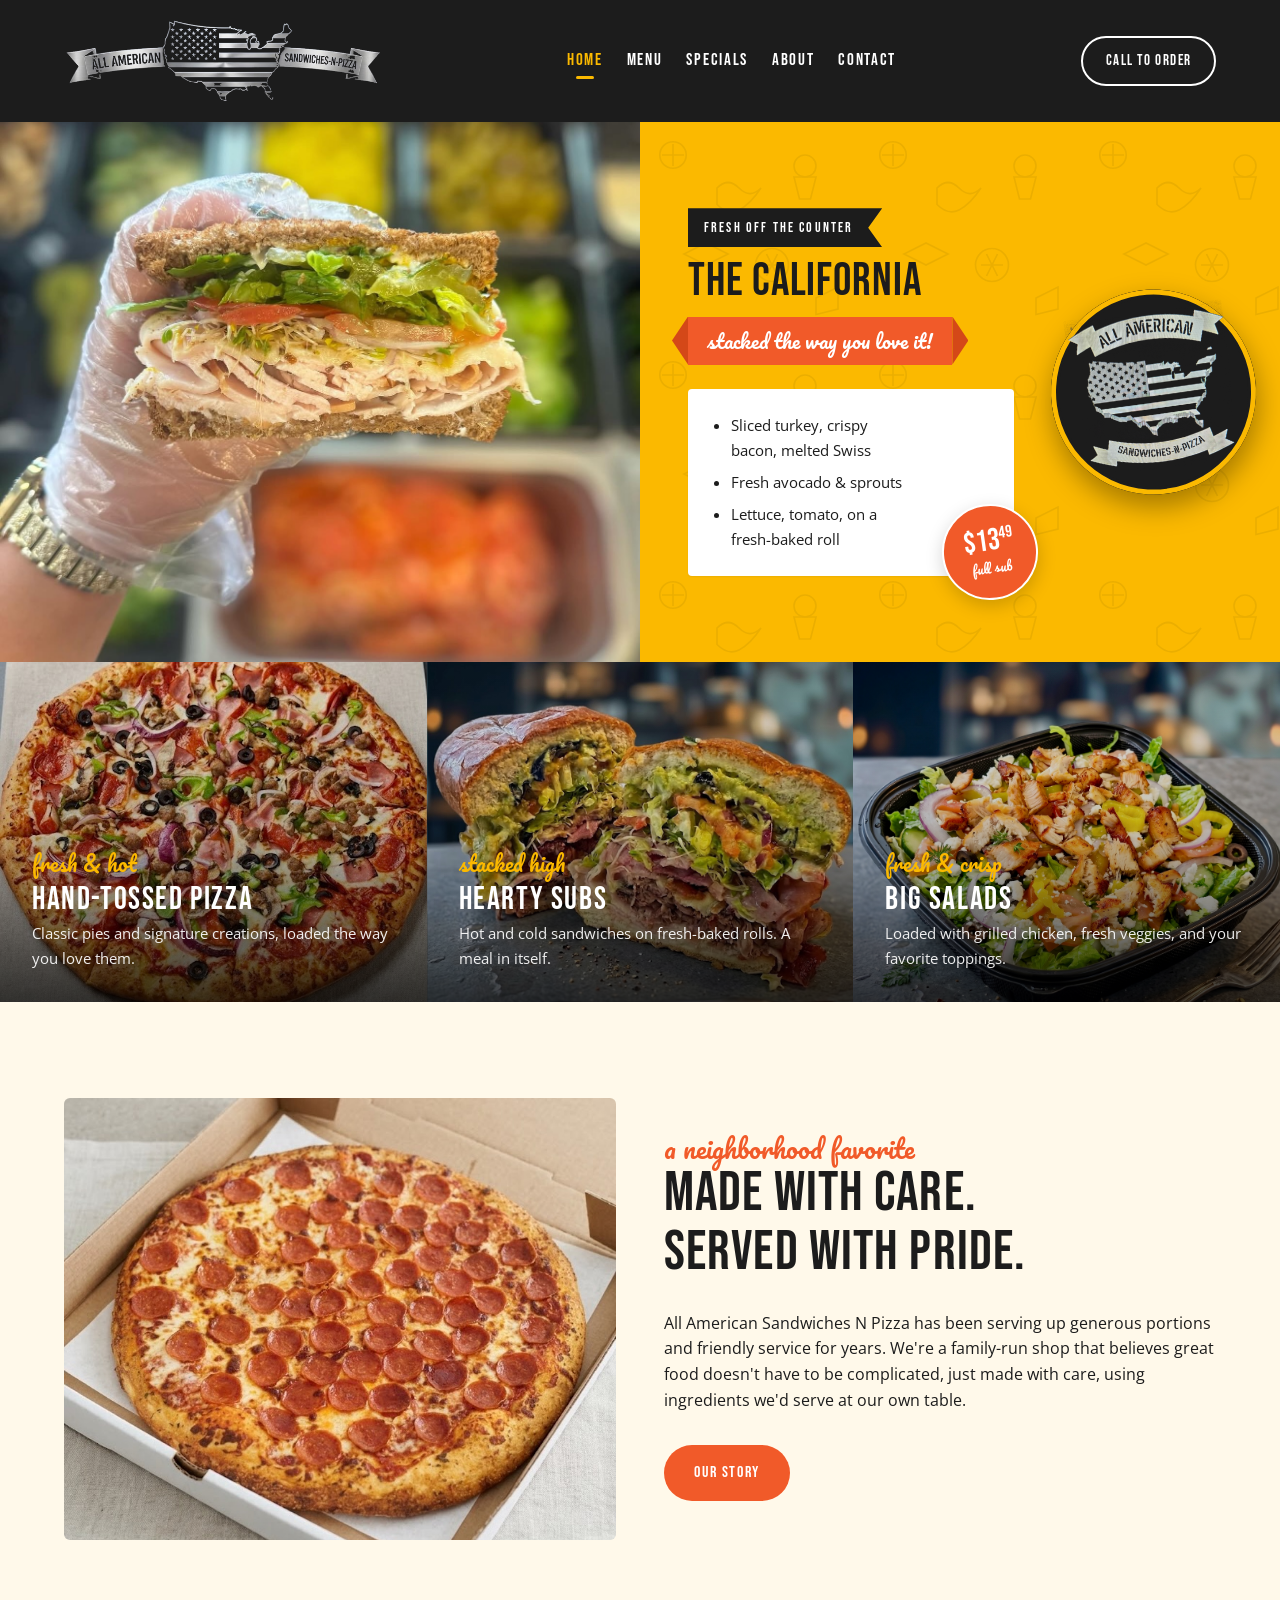
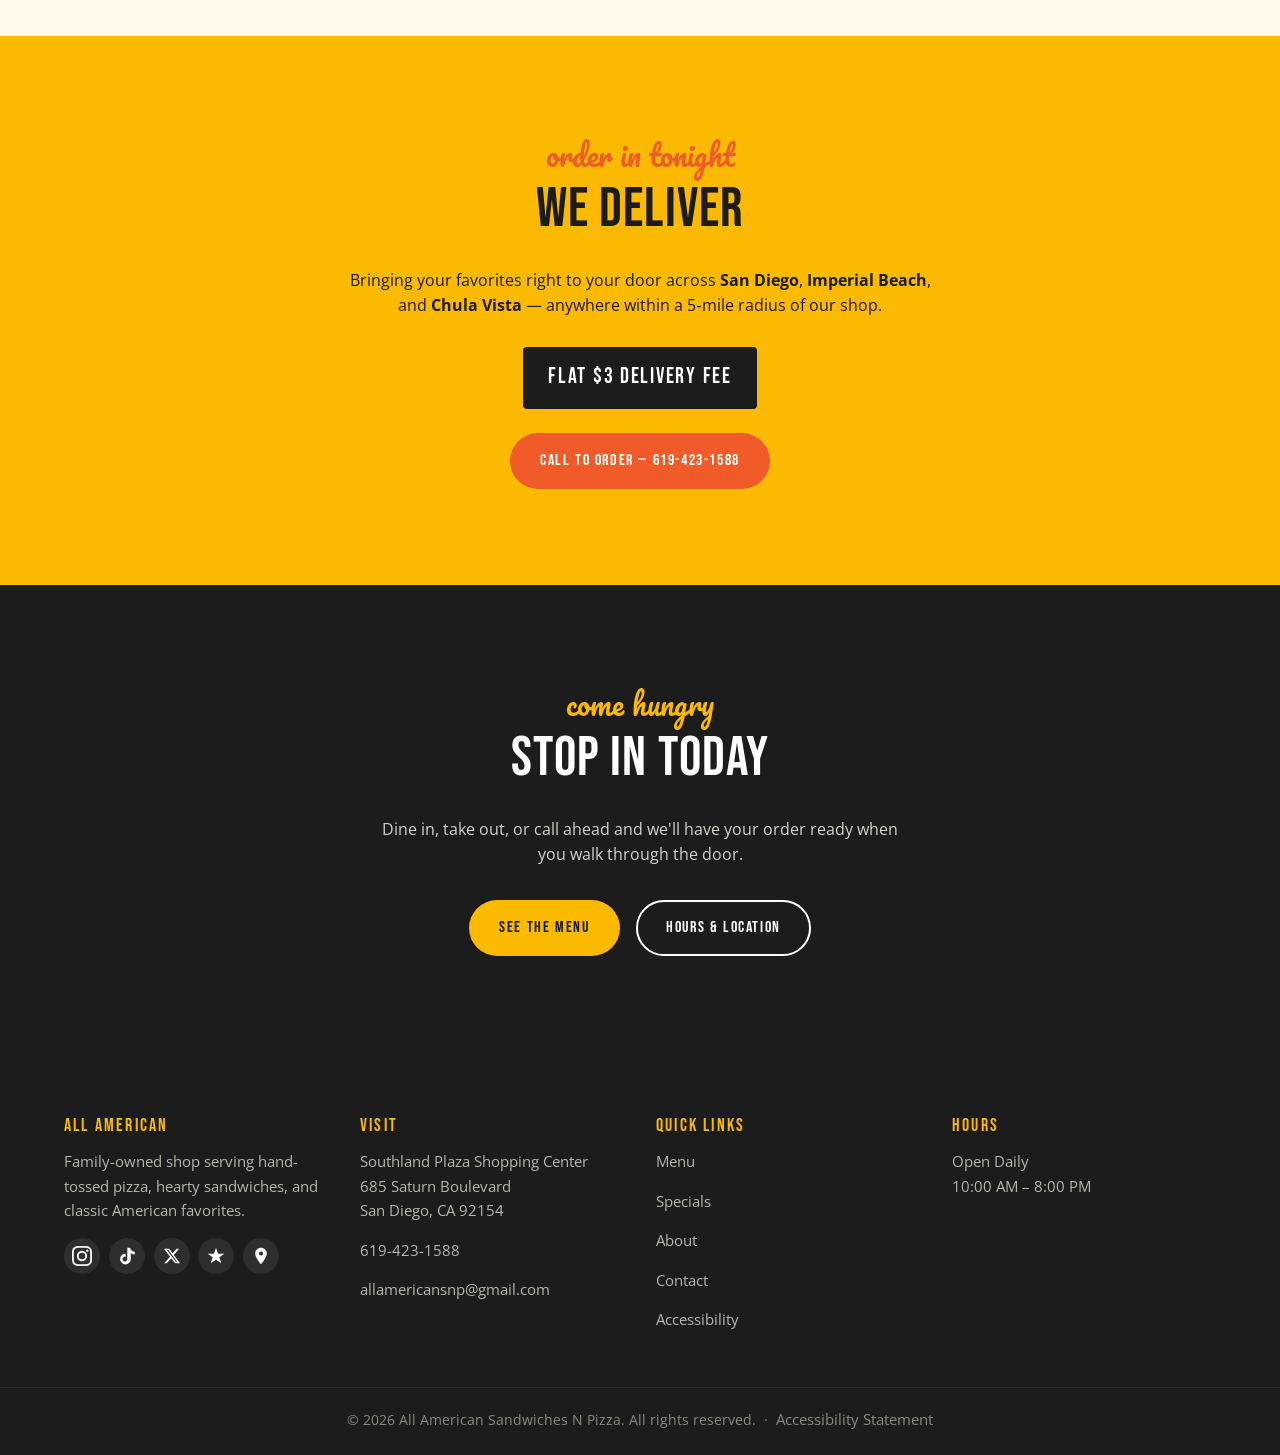
==== index.html @ 1b1b0b64 "Initial commit: All American Sandwiches N Pizza website" ====
<!DOCTYPE html>
<html lang="en">
<head>
  <meta charset="UTF-8" />
  <meta name="viewport" content="width=device-width, initial-scale=1.0" />
  <title>All American Sandwiches N Pizza | Home</title>
  <meta name="description" content="Hand-tossed pizza, hearty sandwiches, and classic American favorites, made fresh daily." />
  <link rel="preconnect" href="https://fonts.googleapis.com" />
  <link rel="preconnect" href="https://fonts.gstatic.com" crossorigin />
  <link href="https://fonts.googleapis.com/css2?family=Bebas+Neue&family=Pacifico&family=Open+Sans:wght@400;600;700&display=swap" rel="stylesheet" />
  <link rel="stylesheet" href="styles.css" />
</head>
<body>

  <header class="site-header">
    <nav class="nav">
      <a href="index.html" class="brand" aria-label="All American Sandwiches N Pizza">
        <img src="images/logo-horizontal.png" alt="All American Sandwiches N Pizza" />
      </a>
      <ul class="nav-links">
        <li><a href="index.html" class="active">Home</a></li>
        <li><a href="menu.html">Menu</a></li>
        <li><a href="specials.html">Specials</a></li>
        <li><a href="about.html">About</a></li>
        <li><a href="contact.html">Contact</a></li>
      </ul>
      <a href="contact.html" class="nav-cta">Call to Order</a>
    </nav>
  </header>

  <main>

    <!-- ========== HERO ========== -->
    <section class="hero-split" style="padding: 0;">
      <div class="hero-photo" style="background-image: url('images/turkey-sub-hero.jpg'); background-size: cover; background-position: center;" role="img" aria-label="Turkey sub sandwich"></div>
      <div class="hero-panel">
        <span class="hero-tag">FRESH OFF THE COUNTER</span>
        <h1 class="hero-title">The California</h1>
        <span class="hero-ribbon">stacked the way you love it!</span>
        <div class="hero-card">
          <ul>
            <li>Sliced turkey, crispy bacon, melted Swiss</li>
            <li>Fresh avocado &amp; sprouts</li>
            <li>Lettuce, tomato, on a fresh-baked roll</li>
          </ul>
          <div class="price-badge">
            <span class="price">$13<sup style="font-size:0.55em;">49</sup></span>
            <span class="price-sub">full sub</span>
          </div>
        </div>
      </div>
      <div class="hero-seal" aria-hidden="true">
        <img src="images/logo.png" alt="" />
      </div>
    </section>

    <!-- ========== PROMO CARDS ========== -->
    <section style="padding: 0;">
      <div class="promo-row">
        <a href="menu.html" class="promo-card promo-pizza">
          <span class="script">fresh &amp; hot</span>
          <h3>Hand-Tossed Pizza</h3>
          <p>Classic pies and signature creations, loaded the way you love them.</p>
        </a>
        <a href="menu.html" class="promo-card promo-sub">
          <span class="script">stacked high</span>
          <h3>Hearty Subs</h3>
          <p>Hot and cold sandwiches on fresh-baked rolls. A meal in itself.</p>
        </a>
        <a href="menu.html" class="promo-card promo-salad">
          <span class="script">fresh &amp; crisp</span>
          <h3>Big Salads</h3>
          <p>Loaded with grilled chicken, fresh veggies, and your favorite toppings.</p>
        </a>
      </div>
    </section>

    <!-- ========== STORY ========== -->
    <section class="bg-cream">
      <div class="container">
        <div class="grid grid-2" style="align-items: center; gap: 3rem;">
          <div style="background: url('images/pepperoni-pizza.jpg') center/cover; aspect-ratio: 5/4; border-radius: 6px;"></div>
          <div>
            <span class="script" style="color: var(--color-orange); font-size: 1.6rem; display:block; line-height:1;">a neighborhood favorite</span>
            <h2 style="color: var(--color-dark); margin-top: 0.2rem;">Made with care.<br />Served with pride.</h2>
            <p>All American Sandwiches N Pizza has been serving up generous portions and friendly service for years. We're a family-run shop that believes great food doesn't have to be complicated, just made with care, using ingredients we'd serve at our own table.</p>
            <a href="about.html" class="btn mt-1">Our Story</a>
          </div>
        </div>
      </div>
    </section>

    <!-- ========== DELIVERY ========== -->
    <section style="background: var(--color-yellow); text-align: center;">
      <div class="container">
        <span class="script" style="color: var(--color-orange); font-size: 1.8rem;">order in tonight</span>
        <h2 style="color: var(--color-dark); margin-top: 0.2rem;">We Deliver</h2>
        <p style="color: var(--color-dark); max-width: 600px; margin: 0 auto 1.75rem;">
          Bringing your favorites right to your door across <strong>San Diego</strong>, <strong>Imperial Beach</strong>, and <strong>Chula Vista</strong> &mdash; anywhere within a 5&#8209;mile radius of our shop.
        </p>
        <div style="display: inline-flex; align-items: center; background: var(--color-dark); color: #fff; padding: 0.85rem 1.6rem; border-radius: 4px; font-family: var(--font-headline); font-size: 1.35rem; letter-spacing: 0.08em;">
          Flat $3 Delivery Fee
        </div>
        <div style="margin-top: 1.5rem;">
          <a href="tel:+16194231588" class="btn">Call to Order &mdash; 619-423-1588</a>
        </div>
      </div>
    </section>

    <!-- ========== CALL TO VISIT ========== -->
    <section style="background: var(--color-dark); color: #fff; text-align: center;">
      <div class="container">
        <span class="script" style="color: var(--color-yellow); font-size: 1.8rem;">come hungry</span>
        <h2 style="color: #fff; margin-top: 0.2rem;">Stop In Today</h2>
        <p style="color: #d6d3cb; max-width: 520px; margin: 0 auto 2rem;">Dine in, take out, or call ahead and we'll have your order ready when you walk through the door.</p>
        <div style="display: flex; gap: 1rem; justify-content: center; flex-wrap: wrap;">
          <a href="menu.html" class="btn btn-yellow">See the Menu</a>
          <a href="contact.html" class="btn-outline btn">Hours &amp; Location</a>
        </div>
      </div>
    </section>

  </main>

  <footer class="site-footer">
    <div class="container">
      <div>
        <h4>All American</h4>
        <p>Family-owned shop serving hand-tossed pizza, hearty sandwiches, and classic American favorites.</p>
        <div class="social-links" aria-label="Follow us on social media">
          <a href="https://www.instagram.com/all_american_snp/" target="_blank" rel="noopener noreferrer" aria-label="Instagram (opens in new tab)" title="Instagram">
            <svg viewBox="0 0 24 24" width="20" height="20" fill="currentColor" aria-hidden="true"><path d="M12 2.16c3.2 0 3.58.01 4.85.07 1.17.05 1.81.25 2.23.41.56.22.96.48 1.38.9.42.42.68.82.9 1.38.16.42.36 1.06.41 2.23.06 1.27.07 1.65.07 4.85s-.01 3.58-.07 4.85c-.05 1.17-.25 1.81-.41 2.23-.22.56-.48.96-.9 1.38-.42.42-.82.68-1.38.9-.42.16-1.06.36-2.23.41-1.27.06-1.65.07-4.85.07s-3.58-.01-4.85-.07c-1.17-.05-1.81-.25-2.23-.41-.56-.22-.96-.48-1.38-.9-.42-.42-.68-.82-.9-1.38-.16-.42-.36-1.06-.41-2.23C2.16 15.58 2.16 15.2 2.16 12s.01-3.58.07-4.85c.05-1.17.25-1.81.41-2.23.22-.56.48-.96.9-1.38.42-.42.82-.68 1.38-.9.42-.16 1.06-.36 2.23-.41C8.42 2.17 8.8 2.16 12 2.16M12 0C8.74 0 8.33.01 7.05.07 5.78.13 4.9.33 4.14.63c-.79.31-1.46.72-2.13 1.39C1.34 2.69.93 3.36.62 4.15.32 4.91.12 5.79.06 7.06.01 8.34 0 8.75 0 12s.01 3.66.07 4.94c.06 1.27.26 2.15.55 2.91.31.79.72 1.46 1.39 2.13.67.67 1.34 1.08 2.13 1.39.76.29 1.64.49 2.91.55C8.33 23.99 8.74 24 12 24s3.66-.01 4.94-.07c1.27-.06 2.15-.26 2.91-.55.79-.31 1.46-.72 2.13-1.39.67-.67 1.08-1.34 1.39-2.13.29-.76.49-1.64.55-2.91.06-1.28.07-1.68.07-4.94s-.01-3.66-.07-4.94c-.06-1.27-.26-2.15-.55-2.91-.31-.79-.72-1.46-1.39-2.13C21.31 1.34 20.64.93 19.85.62c-.76-.29-1.64-.49-2.91-.55C15.66.01 15.25 0 12 0zm0 5.84A6.16 6.16 0 1 0 12 18.16 6.16 6.16 0 0 0 12 5.84zm0 10.16A4 4 0 1 1 12 8a4 4 0 0 1 0 8zm6.41-11.85a1.44 1.44 0 1 0 0 2.88 1.44 1.44 0 0 0 0-2.88z"/></svg>
          </a>
          <a href="https://www.tiktok.com/@all_american_snp" target="_blank" rel="noopener noreferrer" aria-label="TikTok (opens in new tab)" title="TikTok">
            <svg viewBox="0 0 24 24" width="20" height="20" fill="currentColor" aria-hidden="true"><path d="M19.59 6.69a4.83 4.83 0 0 1-3.77-4.25V2h-3.45v13.67a2.89 2.89 0 0 1-5.2 1.74 2.89 2.89 0 0 1 2.31-4.64 2.93 2.93 0 0 1 .88.13V9.4a6.84 6.84 0 0 0-1-.05A6.33 6.33 0 0 0 5.66 20.1a6.34 6.34 0 0 0 10.86-4.43v-7a8.16 8.16 0 0 0 4.77 1.52v-3.4a4.85 4.85 0 0 1-1.7-.1z"/></svg>
          </a>
          <a href="https://x.com/AllAmericanSnP" target="_blank" rel="noopener noreferrer" aria-label="X (opens in new tab)" title="X">
            <svg viewBox="0 0 24 24" width="18" height="18" fill="currentColor" aria-hidden="true"><path d="M18.244 2.25h3.308l-7.227 8.26 8.502 11.24H16.17l-5.214-6.817L4.99 21.75H1.68l7.73-8.835L1.254 2.25H8.08l4.713 6.231 5.45-6.231zm-1.161 17.52h1.833L7.084 4.126H5.117l11.966 15.644z"/></svg>
          </a>
          <a href="https://www.yelp.com/biz/all-american-sandwiches-n-pizza-san-diego" target="_blank" rel="noopener noreferrer" aria-label="Yelp (opens in new tab)" title="Yelp">
            <svg viewBox="0 0 24 24" width="20" height="20" fill="currentColor" aria-hidden="true"><path d="M12 2l2.4 7.2H22l-6 4.4 2.3 7L12 16.4 5.7 20.6 8 13.6 2 9.2h7.6z"/></svg>
          </a>
          <a href="https://www.google.com/maps/search/?api=1&amp;query=All+American+Sandwiches+N+Pizza+685+Saturn+Blvd+San+Diego" target="_blank" rel="noopener noreferrer" aria-label="Find us on Google Maps (opens in new tab)" title="Google">
            <svg viewBox="0 0 24 24" width="20" height="20" fill="currentColor" aria-hidden="true"><path d="M12 2C8.13 2 5 5.13 5 9c0 5.25 7 13 7 13s7-7.75 7-13c0-3.87-3.13-7-7-7zm0 9.5a2.5 2.5 0 0 1 0-5 2.5 2.5 0 0 1 0 5z"/></svg>
          </a>
        </div>
      </div>
      <div>
        <h4>Visit</h4>
        <p>Southland Plaza Shopping Center<br />685 Saturn Boulevard<br />San Diego, CA 92154</p>
        <p><a href="tel:+16194231588">619-423-1588</a></p>
        <p><a href="mailto:allamericansnp@gmail.com">allamericansnp@gmail.com</a></p>
      </div>
      <div>
        <h4>Quick Links</h4>
        <p><a href="menu.html">Menu</a></p>
        <p><a href="specials.html">Specials</a></p>
        <p><a href="about.html">About</a></p>
        <p><a href="contact.html">Contact</a></p>
        <p><a href="accessibility.html">Accessibility</a></p>
      </div>
      <div>
        <h4>Hours</h4>
        <p>Open Daily<br />10:00 AM &ndash; 8:00 PM</p>
      </div>
    </div>
    <div class="footer-bottom">
      &copy; <span id="year">2026</span> All American Sandwiches N Pizza. All rights reserved. &nbsp;&middot;&nbsp; <a href="accessibility.html" style="color: inherit;">Accessibility Statement</a>
    </div>
  </footer>

  <script>
    document.getElementById('year').textContent = new Date().getFullYear();
  </script>
</body>
</html>
---- styles.css ----
/* ============================================
   All American Sandwiches N Pizza
   Bold restaurant theme
   ============================================ */

:root {
  --color-bg: #ffffff;
  --color-surface: #ffffff;
  --color-dark: #1c1c1c;
  --color-dark-2: #2a2a2a;
  --color-text: #1c1c1c;
  --color-muted: #6b6b6b;
  --color-yellow: #fbb900;
  --color-yellow-light: #ffd45a;
  --color-orange: #f15a29;
  --color-orange-dark: #d44818;
  --color-cream: #fff9ea;
  --color-border: #ebe7dc;

  --font-headline: "Bebas Neue", "Anton", Impact, sans-serif;
  --font-script: "Pacifico", "Caveat", cursive;
  --font-sans: -apple-system, BlinkMacSystemFont, "Segoe UI", "Open Sans", Roboto, Helvetica, Arial, sans-serif;

  --max-width: 1200px;
  --radius: 6px;
  --shadow-sm: 0 1px 2px rgba(0,0,0,0.06);
  --shadow-md: 0 8px 28px rgba(0,0,0,0.10);
}

/* ---------- Reset ---------- */
*, *::before, *::after { box-sizing: border-box; }
html, body { margin: 0; padding: 0; }
img { max-width: 100%; display: block; }
a { color: inherit; text-decoration: none; }
button { font: inherit; cursor: pointer; }

body {
  font-family: var(--font-sans);
  color: var(--color-text);
  background: var(--color-bg);
  line-height: 1.6;
  -webkit-font-smoothing: antialiased;
}

/* ---------- Typography ---------- */
h1, h2, h3, h4 {
  font-family: var(--font-headline);
  font-weight: 400;
  line-height: 1.05;
  letter-spacing: 0.02em;
  margin: 0 0 0.5em;
  text-transform: uppercase;
}
h1 { font-size: clamp(3rem, 6.5vw, 5.5rem); }
h2 { font-size: clamp(2.25rem, 4.5vw, 3.5rem); }
h3 { font-size: 1.4rem; letter-spacing: 0.05em; }
p { margin: 0 0 1em; }

.script {
  font-family: var(--font-script);
  text-transform: none;
  letter-spacing: 0;
  font-weight: 400;
}

.eyebrow {
  display: inline-block;
  font-family: var(--font-sans);
  font-size: 0.75rem;
  letter-spacing: 0.22em;
  text-transform: uppercase;
  color: var(--color-orange);
  font-weight: 700;
  margin-bottom: 0.75rem;
}

/* ---------- Layout ---------- */
.container {
  max-width: var(--max-width);
  margin: 0 auto;
  padding: 0 1.5rem;
}

section {
  padding: 4.5rem 0;
}

@media (min-width: 768px) {
  section { padding: 6rem 0; }
}

/* ---------- Header / Nav ---------- */
.site-header {
  background: var(--color-dark);
  color: #fff;
  position: sticky;
  top: 0;
  z-index: 50;
}
.nav {
  display: flex;
  align-items: center;
  justify-content: space-between;
  padding: 1rem 1.5rem;
  max-width: var(--max-width);
  margin: 0 auto;
  gap: 1.5rem;
}
.brand {
  display: flex;
  align-items: center;
  line-height: 1;
}
.brand img {
  height: 90px;
  width: auto;
  display: block;
}

.nav-links {
  display: flex;
  gap: 1.5rem;
  list-style: none;
  margin: 0;
  padding: 0;
  align-items: center;
}
.nav-links a {
  font-family: var(--font-headline);
  font-size: 1.05rem;
  letter-spacing: 0.1em;
  color: #fff;
  padding: 0.4rem 0;
  position: relative;
  transition: color 0.15s ease;
}
.nav-links a:hover { color: var(--color-yellow); }
.nav-links a.active { color: var(--color-yellow); }
.nav-links a.active::after {
  content: "";
  position: absolute;
  left: 50%; transform: translateX(-50%);
  bottom: -2px;
  width: 18px; height: 3px;
  background: var(--color-yellow);
  border-radius: 2px;
}
.nav-cta {
  font-family: var(--font-headline);
  font-size: 0.95rem;
  letter-spacing: 0.1em;
  color: #fff;
  padding: 0.65rem 1.4rem;
  border: 2px solid #fff;
  border-radius: 999px;
  transition: background 0.15s ease, color 0.15s ease;
}
.nav-cta:hover {
  background: var(--color-yellow);
  color: var(--color-dark);
  border-color: var(--color-yellow);
}

@media (max-width: 820px) {
  .nav-links { gap: 1rem; font-size: 0.9rem; }
  .nav-links a { font-size: 0.95rem; }
  .nav-cta { display: none; }
}
@media (max-width: 560px) {
  .brand img { height: 60px; }
  .nav { gap: 0.75rem; padding: 0.85rem 1rem; }
  .nav-links { gap: 0.85rem; }
}

/* ---------- Buttons ---------- */
.btn {
  display: inline-block;
  padding: 0.95rem 1.9rem;
  background: var(--color-orange);
  color: #fff;
  border-radius: 999px;
  border: none;
  font-family: var(--font-headline);
  font-size: 1rem;
  letter-spacing: 0.1em;
  text-transform: uppercase;
  transition: background 0.15s ease, transform 0.05s ease;
}
.btn:hover { background: var(--color-orange-dark); }
.btn:active { transform: translateY(1px); }

.btn-yellow {
  background: var(--color-yellow);
  color: var(--color-dark);
}
.btn-yellow:hover { background: var(--color-yellow-light); }

.btn-outline {
  background: transparent;
  color: #fff;
  border: 2px solid #fff;
  padding: calc(0.95rem - 2px) calc(1.9rem - 2px);
}
.btn-outline:hover {
  background: #fff;
  color: var(--color-dark);
}

/* ---------- Hero (split) ---------- */
.hero-split {
  display: grid;
  grid-template-columns: 1fr 1fr;
  min-height: 540px;
  background: var(--color-yellow);
  position: relative;
  overflow: hidden;
}
.hero-photo {
  background: #2a2a2a url("data:image/svg+xml,%3Csvg xmlns='http://www.w3.org/2000/svg' viewBox='0 0 400 400'%3E%3Crect fill='%23241d18' width='400' height='400'/%3E%3Ccircle cx='200' cy='210' r='150' fill='%23a3522a'/%3E%3Ccircle cx='200' cy='210' r='150' fill='url(%23g)'/%3E%3Cdefs%3E%3CradialGradient id='g' cx='0.4' cy='0.35'%3E%3Cstop offset='0' stop-color='%23d68a4a'/%3E%3Cstop offset='1' stop-color='%237a3a18'/%3E%3C/radialGradient%3E%3C/defs%3E%3Cellipse cx='200' cy='130' rx='110' ry='30' fill='%23f4d28b' opacity='0.7'/%3E%3Ccircle cx='160' cy='128' r='3' fill='%23fff8e0'/%3E%3Ccircle cx='190' cy='118' r='3' fill='%23fff8e0'/%3E%3Ccircle cx='220' cy='124' r='3' fill='%23fff8e0'/%3E%3Ccircle cx='250' cy='130' r='3' fill='%23fff8e0'/%3E%3Cpath d='M70 200 Q200 175 330 200 L330 220 Q200 195 70 220 Z' fill='%2378b94f'/%3E%3Cpath d='M80 230 Q200 205 320 230 L320 250 Q200 225 80 250 Z' fill='%23c93a2b'/%3E%3Cpath d='M70 260 Q200 235 330 260 L330 285 Q200 260 70 285 Z' fill='%23f5c542'/%3E%3C/svg%3E") center/cover;
}
.hero-panel {
  position: relative;
  background: var(--color-yellow);
  padding: 3.5rem 3rem;
  display: flex;
  flex-direction: column;
  justify-content: center;
}
.hero-panel::before {
  content: "";
  position: absolute;
  inset: 0;
  background-image: url("data:image/svg+xml,%3Csvg xmlns='http://www.w3.org/2000/svg' viewBox='0 0 200 200' opacity='0.18'%3E%3Cg fill='none' stroke='%23a17a00' stroke-width='1.5'%3E%3Ccircle cx='30' cy='30' r='12'/%3E%3Cpath d='M20 30 L40 30 M30 20 L30 40'/%3E%3Cpath d='M70 60 Q80 50 90 60 T110 60 Q100 75 90 80 T70 75 Z'/%3E%3Ccircle cx='150' cy='40' r='10'/%3E%3Cpath d='M140 50 L160 50 L155 70 L145 70 Z'/%3E%3Cpath d='M40 120 L60 110 L80 120 L60 130 Z'/%3E%3Ccircle cx='120' cy='130' r='15'/%3E%3Cpath d='M110 130 L130 130 M115 120 L125 140 M125 120 L115 140'/%3E%3Cpath d='M160 160 L180 150 L180 170 L160 175 Z'/%3E%3C/g%3E%3C/svg%3E");
  background-size: 220px 220px;
  background-repeat: repeat;
  pointer-events: none;
}
.hero-panel > * { position: relative; z-index: 1; }

/* Decorative logo seal — sits in the right side of the yellow panel.
   All hero typography is sized so nothing overlaps the seal at any width. */
.hero-seal {
  position: absolute;
  top: 50%;
  right: 1.5rem;
  transform: translateY(-50%) rotate(-8deg);
  width: clamp(150px, 16vw, 260px);
  height: clamp(150px, 16vw, 260px);
  border-radius: 50%;
  background: var(--color-dark);
  display: flex;
  align-items: center;
  justify-content: center;
  box-shadow: 0 12px 28px rgba(0,0,0,0.35), inset 0 0 0 5px var(--color-yellow), inset 0 0 0 8px var(--color-dark);
  z-index: 2;
  pointer-events: none;
}
.hero-seal img {
  width: 78%;
  height: auto;
  display: block;
}

.hero-tag {
  display: inline-block;
  background: var(--color-dark);
  color: #fff;
  padding: 0.5rem 1rem;
  font-family: var(--font-headline);
  font-size: clamp(0.9rem, 1vw, 1.1rem);
  letter-spacing: 0.15em;
  margin-bottom: 0.75rem;
  align-self: flex-start;
  clip-path: polygon(0 0, 100% 0, calc(100% - 14px) 50%, 100% 100%, 0 100%);
  padding-right: 1.8rem;
}
.hero-title {
  font-size: clamp(2.25rem, 3.6vw, 3.75rem);
  color: var(--color-dark);
  margin: 0 0 0.7rem;
  line-height: 1;
  max-width: calc(100% - 17vw);
}
.hero-ribbon {
  display: inline-block;
  background: var(--color-orange);
  color: #fff;
  padding: 0.5rem 1.2rem;
  font-family: var(--font-script);
  font-size: clamp(1.25rem, 1.5vw, 1.6rem);
  margin-bottom: 1.5rem;
  position: relative;
  align-self: flex-start;
}
.hero-ribbon::before,
.hero-ribbon::after {
  content: "";
  position: absolute;
  top: 0;
  width: 16px;
  height: 100%;
  background: var(--color-orange-dark);
}
.hero-ribbon::before { left: -16px; clip-path: polygon(100% 0, 100% 100%, 0 50%); }
.hero-ribbon::after  { right: -16px; clip-path: polygon(0 0, 0 100%, 100% 50%); }

.hero-card {
  background: #fff;
  padding: 1.3rem 1.5rem;
  border-radius: 4px;
  box-shadow: var(--shadow-sm);
  position: relative;
  max-width: min(340px, calc(100% - 17vw));
}
.hero-card ul {
  margin: 0;
  padding-left: 1.2rem;
  padding-right: 80px; /* leaves a gutter under the price badge */
  font-size: clamp(0.95rem, 1vw, 1.05rem);
  color: var(--color-text);
}
.hero-card ul li { padding: 0.25rem 0; }

.price-badge {
  position: absolute;
  right: -24px;
  bottom: -24px;
  width: 96px; height: 96px;
  background: var(--color-orange);
  color: #fff;
  border-radius: 50%;
  display: flex;
  flex-direction: column;
  align-items: center;
  justify-content: center;
  box-shadow: 0 6px 18px rgba(0,0,0,0.18);
  border: 2px solid #fff;
  transform: rotate(-8deg);
}
.price-badge .price {
  font-family: var(--font-headline);
  font-size: 1.9rem;
  line-height: 1;
}
.price-badge .price-sub {
  font-family: var(--font-script);
  font-size: 0.8rem;
  margin-top: 2px;
}

@media (max-width: 920px) {
  .hero-split {
    grid-template-columns: 1fr;
  }
  .hero-photo { min-height: 280px; }
  .hero-panel { padding: 2.5rem 1.5rem 3rem; }
  /* When stacked, restore full-size headline and place the seal at
     the bottom-right of the yellow panel (under the content). */
  .hero-title { max-width: 100%; font-size: clamp(2.5rem, 8vw, 4rem); }
  .hero-card { max-width: 100%; }
  .hero-seal {
    width: 180px;
    height: 180px;
    top: auto;
    bottom: 1.5rem;
    right: 1rem;
    transform: rotate(-8deg);
  }
}

/* Smallest phones — hide it so it never crowds the content */
@media (max-width: 480px) {
  .hero-seal { display: none; }
}

/* ---------- Promo cards (full-bleed) ---------- */
.promo-row {
  display: grid;
  grid-template-columns: repeat(3, 1fr);
  gap: 0;
}
.promo-card {
  position: relative;
  min-height: 340px;
  color: #fff;
  display: flex;
  flex-direction: column;
  justify-content: flex-end;
  padding: 2rem;
  background-size: cover;
  background-position: center;
  overflow: hidden;
}
.promo-card::before {
  content: "";
  position: absolute;
  inset: 0;
  background: linear-gradient(to top, rgba(0,0,0,0.75) 0%, rgba(0,0,0,0.2) 50%, rgba(0,0,0,0.05) 100%);
  z-index: 1;
}
.promo-card > * { position: relative; z-index: 2; }
.promo-card h3 {
  font-size: 2rem;
  color: #fff;
  margin-bottom: 0.3rem;
}
.promo-card .script {
  color: var(--color-yellow);
  font-size: 1.3rem;
  line-height: 1.1;
  margin-bottom: 0.5rem;
}
.promo-card p { margin: 0; font-size: 0.95rem; opacity: 0.92; }

/* food photos */
.promo-pizza  { background-image: url("images/supreme-pizza.jpg"); }
.promo-sub    { background-image: url("images/loaded-sub.jpg"); }
.promo-salad  { background-image: url("images/chicken-salad.jpg"); }

@media (max-width: 820px) {
  .promo-row { grid-template-columns: 1fr; }
}

/* ---------- Section headers ---------- */
.section-head { text-align: center; margin-bottom: 3rem; }
.section-head .script {
  color: var(--color-orange);
  font-size: 1.6rem;
  display: block;
  margin-bottom: -0.5rem;
}
.section-head h2 { color: var(--color-dark); }

/* ---------- Generic cards / grids ---------- */
.grid { display: grid; gap: 1.5rem; }
.grid-3 { grid-template-columns: repeat(auto-fit, minmax(260px, 1fr)); }
.grid-2 { grid-template-columns: repeat(auto-fit, minmax(320px, 1fr)); }

.card {
  background: var(--color-surface);
  border: 1px solid var(--color-border);
  border-radius: var(--radius);
  padding: 1.5rem;
  box-shadow: var(--shadow-sm);
}

/* ---------- Menu styles ---------- */
.menu-hero {
  background: var(--color-dark);
  color: #fff;
  padding: 4rem 0 3rem;
  text-align: center;
}
.menu-hero h1 { color: #fff; }
.menu-hero .script { color: var(--color-yellow); font-size: 1.6rem; display: block; margin-bottom: -0.3rem; }
.menu-hero p { color: #d6d3cb; max-width: 600px; margin: 0.5rem auto 0; }

/* ---------- Featured menu item card ---------- */
.featured-item {
  display: grid;
  grid-template-columns: 1.1fr 1fr;
  background: var(--color-dark);
  color: #fff;
  border-radius: 8px;
  overflow: hidden;
  margin-bottom: 3.5rem;
  box-shadow: var(--shadow-md);
}
.featured-item-photo {
  background-size: cover;
  background-position: center;
  min-height: 340px;
}
.featured-item-body {
  padding: 2.5rem 2.25rem;
  display: flex;
  flex-direction: column;
  justify-content: center;
  position: relative;
}
.featured-item-body .script {
  color: var(--color-yellow);
  font-size: 1.4rem;
  line-height: 1;
  margin-bottom: 0.2rem;
  display: block;
}
.featured-item-body h2 {
  color: #fff;
  font-size: clamp(2rem, 4vw, 3rem);
  margin: 0 0 0.8rem;
  line-height: 1;
}
.featured-item-body p { color: #d6d3cb; margin: 0 0 1.2rem; }
.featured-item-row {
  display: flex;
  align-items: center;
  gap: 1.25rem;
  margin-top: 0.5rem;
}
.featured-item-price {
  font-family: var(--font-headline);
  font-size: 2.4rem;
  color: var(--color-yellow);
  line-height: 1;
}
.featured-item-tag {
  background: var(--color-orange);
  color: #fff;
  font-family: var(--font-headline);
  letter-spacing: 0.12em;
  font-size: 0.85rem;
  padding: 0.3rem 0.85rem;
  border-radius: 2px;
  text-transform: uppercase;
}
@media (max-width: 760px) {
  .featured-item { grid-template-columns: 1fr; }
  .featured-item-photo { min-height: 240px; }
  .featured-item-body { padding: 2rem 1.5rem; }
}

/* ---------- Pizza table ---------- */
.pizza-table {
  width: 100%;
  border-collapse: collapse;
  margin-top: 0.25rem;
}
.pizza-table th {
  font-family: var(--font-headline);
  letter-spacing: 0.1em;
  color: var(--color-muted);
  font-weight: 400;
  font-size: 0.85rem;
  padding: 0.5rem 0.6rem;
  border-bottom: 2px solid var(--color-border);
  text-align: right;
}
.pizza-table th:first-child { text-align: left; }
.pizza-table td {
  padding: 0.95rem 0.6rem;
  border-bottom: 1px dashed var(--color-border);
  vertical-align: middle;
}
.pizza-table td:first-child {
  font-family: var(--font-headline);
  font-size: 1.2rem;
  letter-spacing: 0.04em;
  color: var(--color-dark);
}
.pizza-table td:not(:first-child) {
  text-align: right;
  font-family: var(--font-headline);
  font-size: 1.15rem;
  color: var(--color-orange);
  white-space: nowrap;
  width: 95px;
}
.pizza-table tr:last-child td { border-bottom: none; }
@media (max-width: 560px) {
  .pizza-table th { font-size: 0.7rem; padding: 0.4rem 0.25rem; }
  .pizza-table td { padding: 0.6rem 0.25rem; }
  .pizza-table td:first-child { font-size: 1.05rem; }
  .pizza-table td:not(:first-child) { font-size: 0.95rem; width: 60px; }
}

/* ---------- Signature badge ---------- */
.signature-badge {
  display: inline-block;
  background: var(--color-yellow);
  color: var(--color-dark);
  font-family: var(--font-headline);
  font-size: 0.7rem;
  letter-spacing: 0.15em;
  padding: 0.15rem 0.5rem;
  margin-left: 0.5rem;
  border-radius: 2px;
  vertical-align: middle;
}

/* ---------- Specials page ---------- */
.deal-hero {
  background: var(--color-yellow);
  border-radius: 8px;
  padding: 3rem 2.5rem;
  display: grid;
  grid-template-columns: 1.2fr 1fr;
  gap: 2rem;
  align-items: center;
  margin-bottom: 3rem;
  position: relative;
  overflow: hidden;
  box-shadow: var(--shadow-md);
}
.deal-hero::before {
  content: "";
  position: absolute;
  inset: 0;
  background-image: url("data:image/svg+xml,%3Csvg xmlns='http://www.w3.org/2000/svg' viewBox='0 0 200 200' opacity='0.16'%3E%3Cg fill='none' stroke='%23a17a00' stroke-width='1.5'%3E%3Ccircle cx='30' cy='30' r='12'/%3E%3Cpath d='M70 60 Q80 50 90 60 T110 60 Q100 75 90 80 T70 75 Z'/%3E%3Ccircle cx='150' cy='40' r='10'/%3E%3Cpath d='M40 120 L60 110 L80 120 L60 130 Z'/%3E%3Ccircle cx='120' cy='130' r='15'/%3E%3Cpath d='M160 160 L180 150 L180 170 L160 175 Z'/%3E%3C/g%3E%3C/svg%3E");
  background-size: 200px 200px;
  pointer-events: none;
}
.deal-hero > * { position: relative; z-index: 1; }
.deal-hero .deal-eyebrow {
  font-family: var(--font-script);
  color: var(--color-orange);
  font-size: 1.5rem;
  line-height: 1;
  display: block;
  margin-bottom: 0.3rem;
}
.deal-hero h2 {
  color: var(--color-dark);
  font-size: clamp(2.2rem, 4.5vw, 3.5rem);
  margin: 0 0 0.5rem;
}
.deal-hero .deal-desc { color: var(--color-dark); margin: 0; font-size: 1.05rem; }
.deal-hero .deal-price {
  font-family: var(--font-headline);
  font-size: clamp(4.5rem, 10vw, 7.5rem);
  line-height: 1;
  color: var(--color-dark);
  text-align: center;
  margin: 0;
}
.deal-hero .deal-price .dollar {
  font-size: 0.55em;
  vertical-align: top;
  display: inline-block;
  margin-right: 0.05em;
  margin-top: 0.15em;
  color: var(--color-orange);
}
.deal-hero .deal-price .cents {
  font-size: 0.45em;
  vertical-align: top;
  margin-top: 0.15em;
  display: inline-block;
}
.deal-hero .deal-tax {
  display: block;
  text-align: center;
  font-family: var(--font-sans);
  font-weight: 700;
  font-size: 0.85rem;
  letter-spacing: 0.18em;
  color: var(--color-orange);
  margin-top: 0.4rem;
  text-transform: uppercase;
}
@media (max-width: 720px) {
  .deal-hero {
    grid-template-columns: 1fr;
    padding: 2rem 1.5rem;
    text-align: center;
  }
}

.combo-grid {
  display: grid;
  grid-template-columns: repeat(auto-fit, minmax(260px, 1fr));
  gap: 1.25rem;
}
.combo-card {
  background: var(--color-surface);
  border: 1px solid var(--color-border);
  border-top: 4px solid var(--color-orange);
  border-radius: 6px;
  padding: 1.75rem 1.5rem;
  display: flex;
  flex-direction: column;
  gap: 0.4rem;
  box-shadow: var(--shadow-sm);
  transition: transform 0.15s ease, box-shadow 0.15s ease;
}
.combo-card:hover {
  transform: translateY(-2px);
  box-shadow: var(--shadow-md);
}
.combo-card .combo-eyebrow {
  font-family: var(--font-script);
  color: var(--color-orange);
  font-size: 1.2rem;
  line-height: 1;
}
.combo-card h3 {
  font-family: var(--font-headline);
  color: var(--color-dark);
  font-size: 1.35rem;
  letter-spacing: 0.04em;
  margin: 0.3rem 0 auto;
  line-height: 1.15;
}
.combo-card .combo-price {
  font-family: var(--font-headline);
  font-size: 2.2rem;
  line-height: 1;
  color: var(--color-orange);
  margin-top: 1rem;
}
.combo-card .combo-tax {
  font-family: var(--font-sans);
  font-size: 0.75rem;
  font-weight: 700;
  letter-spacing: 0.12em;
  color: var(--color-muted);
  text-transform: uppercase;
  margin-top: 0.2rem;
}

.happy-hour-banner {
  background: var(--color-dark);
  color: #fff;
  border-radius: 8px;
  padding: 3rem 2rem;
  text-align: center;
  margin: 3rem 0;
  position: relative;
  overflow: hidden;
  box-shadow: var(--shadow-md);
}
.happy-hour-banner::before,
.happy-hour-banner::after {
  content: "";
  position: absolute;
  width: 280px; height: 280px;
  border-radius: 50%;
  background: radial-gradient(circle, rgba(251,185,0,0.18) 0%, transparent 70%);
  pointer-events: none;
}
.happy-hour-banner::before { top: -100px; left: -80px; }
.happy-hour-banner::after { bottom: -120px; right: -60px; }
.happy-hour-banner > * { position: relative; z-index: 1; }
.happy-hour-banner .hh-eyebrow {
  font-family: var(--font-script);
  color: var(--color-yellow);
  font-size: 1.6rem;
  display: block;
  margin-bottom: 0.2rem;
}
.happy-hour-banner h2 {
  font-size: clamp(2.5rem, 6vw, 4.5rem);
  color: var(--color-yellow);
  margin: 0;
  letter-spacing: 0.04em;
}
.happy-hour-banner .hh-days {
  font-family: var(--font-headline);
  font-size: clamp(1.1rem, 2vw, 1.4rem);
  letter-spacing: 0.18em;
  margin-top: 1rem;
  color: #fff;
}
.happy-hour-banner .hh-time {
  display: inline-block;
  background: var(--color-yellow);
  color: var(--color-dark);
  font-family: var(--font-headline);
  font-size: 1.25rem;
  letter-spacing: 0.12em;
  padding: 0.55rem 1.5rem;
  border-radius: 4px;
  margin-top: 1rem;
}

.military-card {
  background: var(--color-dark);
  color: #fff;
  border-radius: 8px;
  padding: 2.5rem 2rem;
  text-align: center;
  position: relative;
  overflow: hidden;
  border: 2px solid var(--color-yellow);
}
.military-card h3 {
  font-family: var(--font-headline);
  color: var(--color-yellow);
  font-size: clamp(2rem, 4vw, 3rem);
  margin: 0;
  letter-spacing: 0.06em;
}
.military-card .mil-percent {
  font-family: var(--font-headline);
  color: #fff;
  font-size: clamp(3.5rem, 7vw, 5rem);
  line-height: 1;
  margin: 0.2rem 0;
}
.military-card p {
  color: #d6d3cb;
  margin: 0.5rem 0 0;
  font-size: 0.95rem;
}

/* ---------- Menu callout (bread/cheese/note boxes) ---------- */
.menu-callout {
  background: var(--color-cream);
  border-left: 4px solid var(--color-yellow);
  padding: 1rem 1.25rem;
  margin: 1.25rem 0;
  border-radius: 4px;
}
.menu-callout strong {
  font-family: var(--font-headline);
  letter-spacing: 0.08em;
  color: var(--color-orange);
  font-weight: 400;
  text-transform: uppercase;
  font-size: 0.95rem;
  display: block;
  margin-bottom: 0.3rem;
}

.menu-category { margin-bottom: 3.5rem; }
.menu-category h2 {
  color: var(--color-dark);
  display: inline-block;
  border-bottom: 4px solid var(--color-yellow);
  padding-bottom: 0.3rem;
  margin-bottom: 1.5rem;
}
.menu-item {
  display: flex;
  justify-content: space-between;
  align-items: baseline;
  padding: 1.1rem 0;
  border-bottom: 1px dashed var(--color-border);
  gap: 1.5rem;
}
.menu-item:last-child { border-bottom: none; }
.menu-item-name {
  font-family: var(--font-headline);
  font-size: 1.25rem;
  letter-spacing: 0.04em;
  color: var(--color-dark);
}
.menu-item-desc {
  font-size: 0.92rem;
  color: var(--color-muted);
  margin: 0.2rem 0 0;
}
.menu-item-price {
  font-family: var(--font-headline);
  font-size: 1.4rem;
  color: var(--color-orange);
  white-space: nowrap;
}

/* ---------- Placeholders ---------- */
.placeholder-banner {
  background: #fff8e1;
  border: 1px solid #f0d97a;
  border-radius: var(--radius);
  padding: 0.9rem 1.2rem;
  font-size: 0.95rem;
  color: #6b5200;
  margin-bottom: 2rem;
}
.placeholder-img {
  background: #efe6d3 linear-gradient(135deg, #d68a4a 0%, #a3522a 100%);
  aspect-ratio: 4 / 3;
  border-radius: var(--radius);
}

/* ---------- Forms ---------- */
.form { display: grid; gap: 1rem; max-width: 520px; }
.form label {
  font-family: var(--font-headline);
  font-size: 0.95rem;
  letter-spacing: 0.1em;
  color: var(--color-dark);
  display: block;
  margin-bottom: 0.3rem;
}
.form input,
.form textarea {
  width: 100%;
  padding: 0.85rem 1rem;
  border: 2px solid var(--color-border);
  border-radius: 4px;
  font: inherit;
  background: #fff;
}
.form input:focus,
.form textarea:focus {
  outline: none;
  border-color: var(--color-orange);
}
.form textarea { resize: vertical; min-height: 120px; }

/* ---------- Info blocks ---------- */
.info-grid {
  display: grid;
  gap: 1.5rem;
  grid-template-columns: repeat(auto-fit, minmax(220px, 1fr));
  margin: 2rem 0;
}
.info-block h3 {
  font-family: var(--font-headline);
  font-size: 1rem;
  letter-spacing: 0.15em;
  color: var(--color-orange);
  margin-bottom: 0.4rem;
}
.info-block p { margin: 0; }

/* ---------- Hours list ---------- */
.hours-list { list-style: none; padding: 0; margin: 0; }
.hours-list li {
  display: flex;
  justify-content: space-between;
  padding: 0.55rem 0;
  border-bottom: 1px dashed var(--color-border);
  font-size: 1rem;
}
.hours-list li:last-child { border-bottom: none; }
.hours-list .day {
  font-family: var(--font-headline);
  font-size: 1.1rem;
  letter-spacing: 0.06em;
  color: var(--color-dark);
}

/* ---------- Footer ---------- */
.site-footer {
  background: var(--color-dark);
  color: #d6d3cb;
  padding: 4rem 0 1.5rem;
  margin-top: 0;
}
.site-footer .container {
  display: grid;
  gap: 2rem;
  grid-template-columns: repeat(auto-fit, minmax(220px, 1fr));
}
.site-footer h4 {
  font-family: var(--font-headline);
  color: var(--color-yellow);
  font-size: 1.15rem;
  letter-spacing: 0.12em;
  margin-bottom: 0.9rem;
}
.site-footer p, .site-footer a { font-size: 0.95rem; color: #b8b5ac; }
.site-footer a:hover { color: var(--color-yellow); }
.footer-bottom {
  border-top: 1px solid #2c2c2c;
  margin-top: 2.5rem;
  padding-top: 1.2rem;
  text-align: center;
  font-size: 0.85rem;
  color: #8b887f;
}

/* ---------- Social media icons (in footer) ---------- */
.social-links {
  display: flex;
  gap: 0.55rem;
  margin-top: 1rem;
  flex-wrap: wrap;
}
.social-links a {
  display: inline-flex;
  align-items: center;
  justify-content: center;
  width: 36px;
  height: 36px;
  border-radius: 50%;
  background: rgba(255,255,255,0.08);
  color: #fff;
  transition: background 0.2s ease, color 0.2s ease, transform 0.2s ease;
  text-decoration: none;
}
.social-links a:hover,
.social-links a:focus-visible {
  background: var(--color-yellow);
  color: var(--color-dark);
  transform: translateY(-2px);
  outline: none;
}
.social-links svg { display: block; }

/* ---------- Utility ---------- */
.text-center { text-align: center; }
.muted { color: var(--color-muted); }
.bg-cream { background: var(--color-cream); }
.mt-1 { margin-top: 1rem; }
.mt-2 { margin-top: 2rem; }
.mb-1 { margin-bottom: 1rem; }
.mb-2 { margin-bottom: 2rem; }
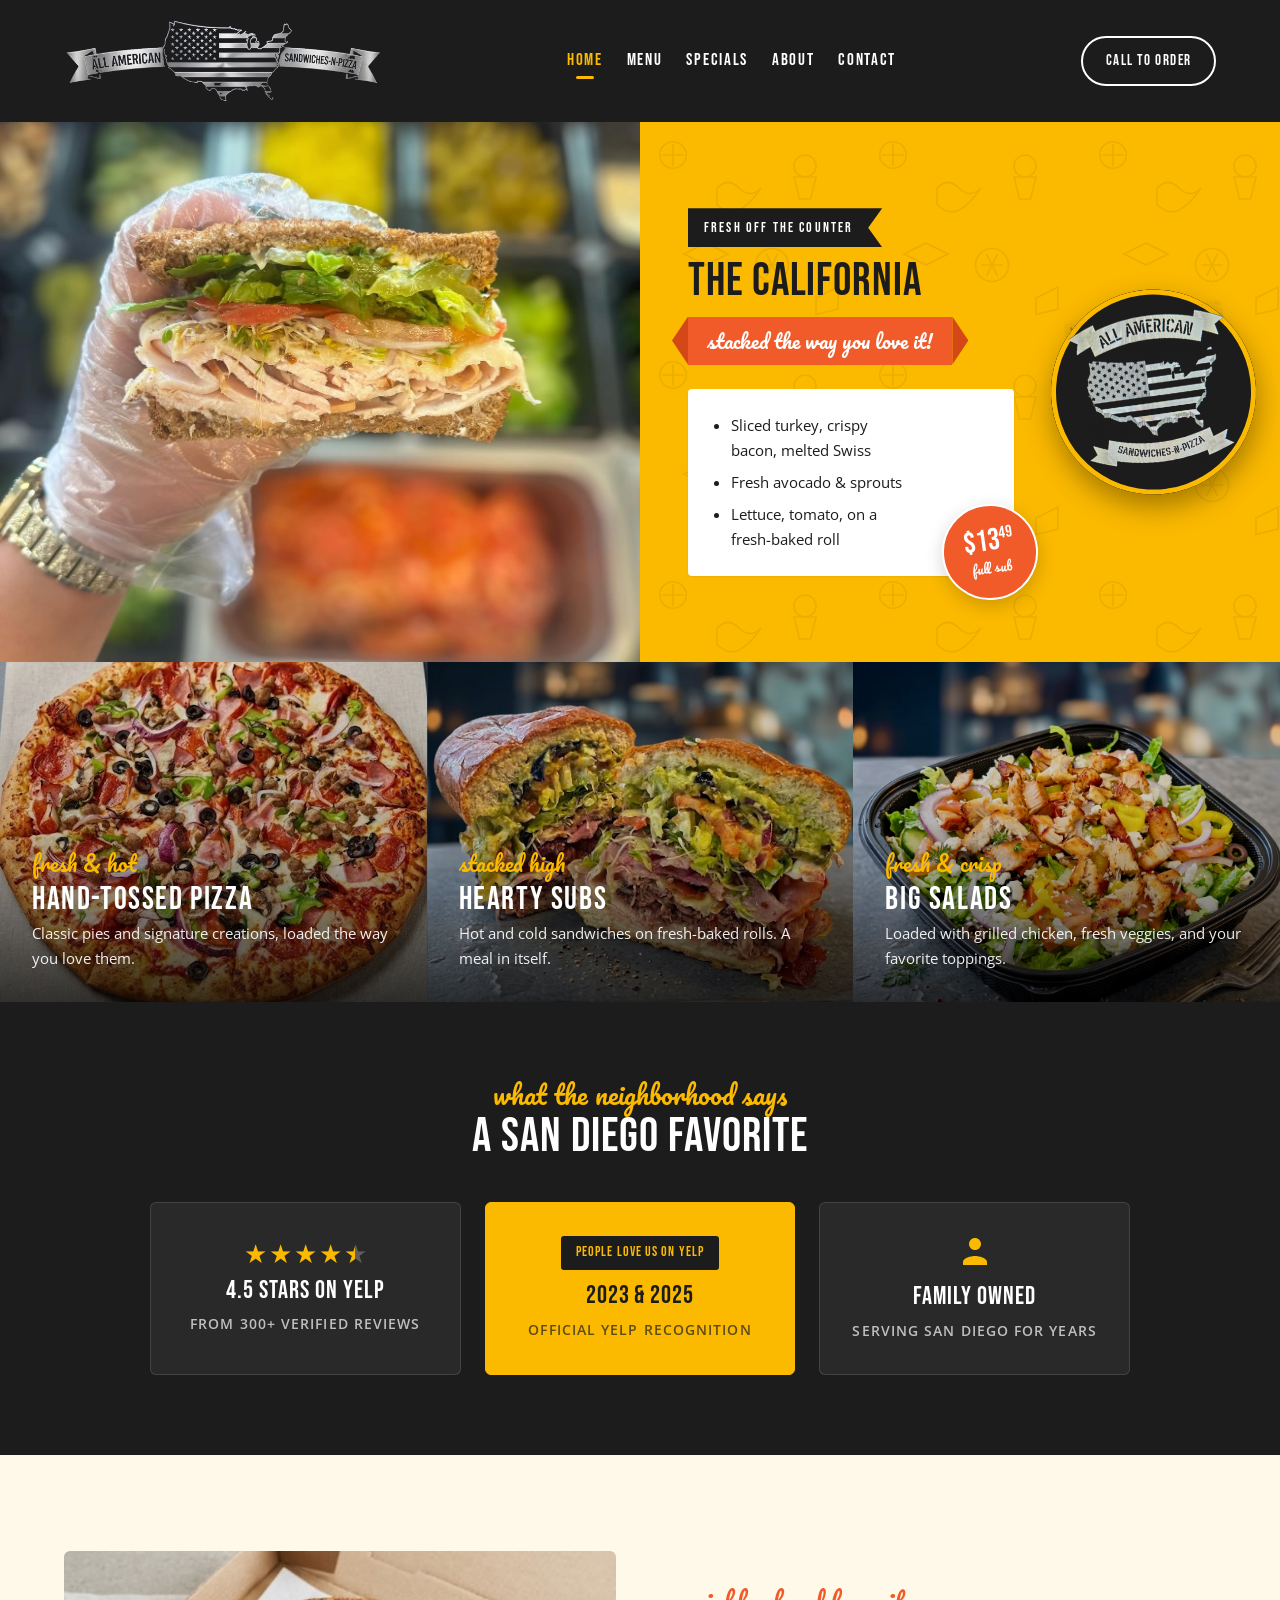
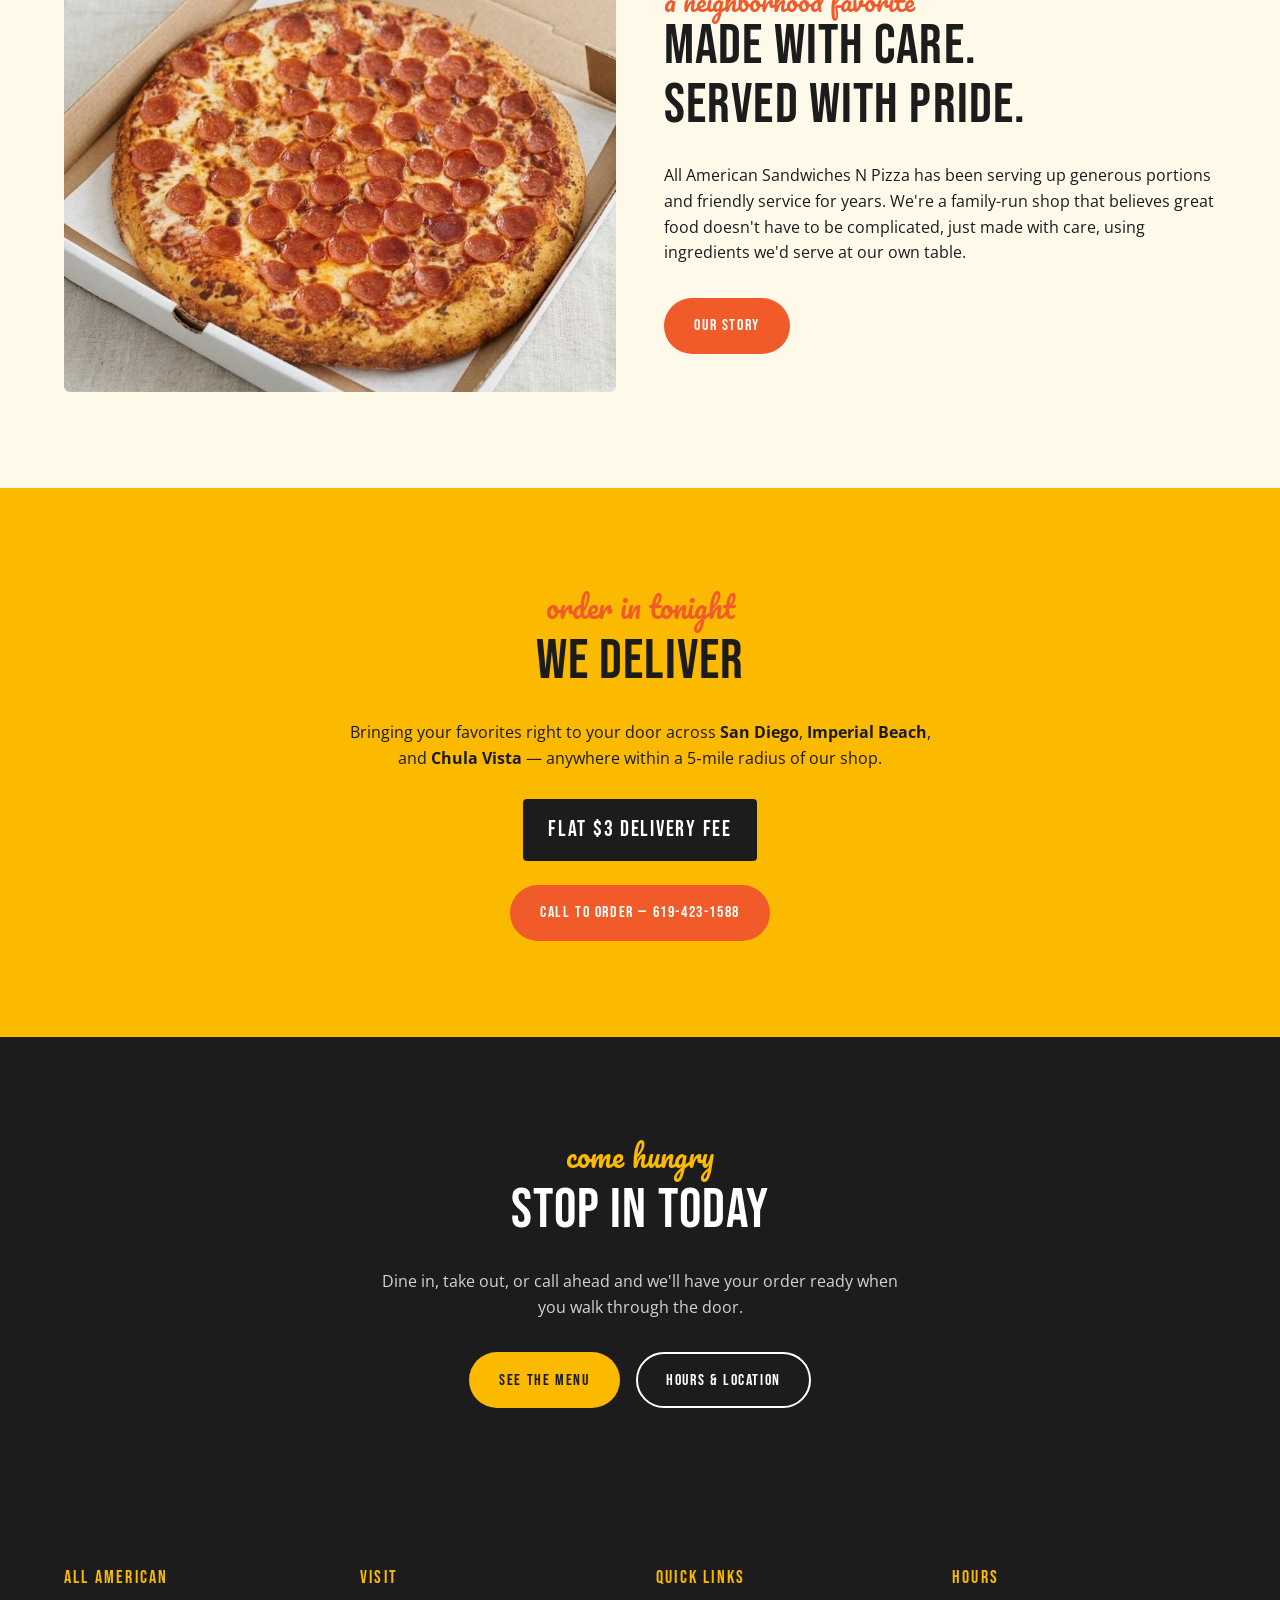
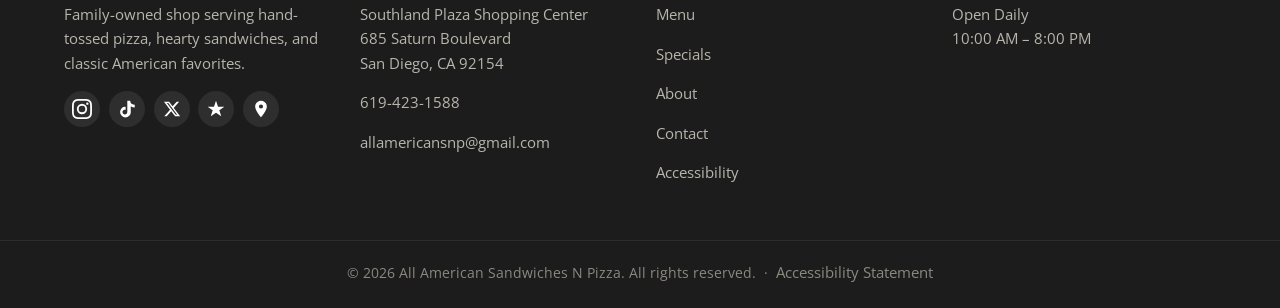
==== commit 22b0dc64: "Add social proof band to home page (Yelp stars, awards, family-owned)" ====
--- a/index.html
+++ b/index.html
@@ -5,6 +5,13 @@
   <meta name="viewport" content="width=device-width, initial-scale=1.0" />
   <title>All American Sandwiches N Pizza | Home</title>
   <meta name="description" content="Hand-tossed pizza, hearty sandwiches, and classic American favorites, made fresh daily." />
+  <!-- Open Graph (social sharing previews) -->
+  <meta property="og:type" content="restaurant" />
+  <meta property="og:title" content="All American Sandwiches N Pizza" />
+  <meta property="og:description" content="Hand-tossed pizza, hearty sandwiches, and classic American favorites, made fresh daily in San Diego." />
+  <meta property="og:url" content="https://all-american-snp.netlify.app/" />
+  <meta property="og:image" content="https://all-american-snp.netlify.app/images/logo-horizontal.png" />
+  <meta name="twitter:card" content="summary_large_image" />
   <link rel="preconnect" href="https://fonts.googleapis.com" />
   <link rel="preconnect" href="https://fonts.gstatic.com" crossorigin />
   <link href="https://fonts.googleapis.com/css2?family=Bebas+Neue&family=Pacifico&family=Open+Sans:wght@400;600;700&display=swap" rel="stylesheet" />
@@ -75,6 +82,39 @@
       </div>
     </section>
 
+    <!-- ========== SOCIAL PROOF ========== -->
+    <section class="social-proof" aria-labelledby="social-proof-heading">
+      <div class="container">
+        <span class="script social-proof-eyebrow">what the neighborhood says</span>
+        <h2 id="social-proof-heading" class="social-proof-heading">A San Diego Favorite</h2>
+        <div class="social-proof-row">
+          <a href="https://www.yelp.com/biz/all-american-sandwiches-n-pizza-san-diego" target="_blank" rel="noopener noreferrer" class="social-proof-card">
+            <div class="stars" aria-label="4.5 out of 5 stars">
+              <span class="star full">&#9733;</span>
+              <span class="star full">&#9733;</span>
+              <span class="star full">&#9733;</span>
+              <span class="star full">&#9733;</span>
+              <span class="star half">&#9733;</span>
+            </div>
+            <div class="social-proof-headline">4.5 stars on Yelp</div>
+            <div class="social-proof-sub">from 300+ verified reviews</div>
+          </a>
+          <a href="https://www.yelp.com/biz/all-american-sandwiches-n-pizza-san-diego" target="_blank" rel="noopener noreferrer" class="social-proof-card social-proof-card-feature">
+            <div class="award-ribbon">People Love Us on Yelp</div>
+            <div class="social-proof-headline">2023 &amp; 2025</div>
+            <div class="social-proof-sub">official Yelp recognition</div>
+          </a>
+          <div class="social-proof-card">
+            <div class="proof-icon" aria-hidden="true">
+              <svg viewBox="0 0 24 24" width="36" height="36" fill="currentColor"><path d="M12 2C9.79 2 8 3.79 8 6c0 2.21 1.79 4 4 4s4-1.79 4-4c0-2.21-1.79-4-4-4zm0 12c-2.67 0-8 1.34-8 4v2h16v-2c0-2.66-5.33-4-8-4z"/></svg>
+            </div>
+            <div class="social-proof-headline">Family Owned</div>
+            <div class="social-proof-sub">serving San Diego for years</div>
+          </div>
+        </div>
+      </div>
+    </section>
+
     <!-- ========== STORY ========== -->
     <section class="bg-cream">
       <div class="container">
--- a/styles.css
+++ b/styles.css
@@ -980,6 +980,128 @@
 }
 .social-links svg { display: block; }
 
+/* ---------- Social proof ---------- */
+.social-proof {
+  background: var(--color-dark);
+  color: #fff;
+  text-align: center;
+  padding: 4rem 0;
+}
+@media (min-width: 768px) {
+  .social-proof { padding: 5rem 0; }
+}
+.social-proof-eyebrow {
+  display: block;
+  color: var(--color-yellow);
+  font-size: 1.6rem;
+  line-height: 1;
+  margin-bottom: 0.25rem;
+}
+.social-proof-heading {
+  color: #fff;
+  margin: 0 0 2.5rem;
+  font-size: clamp(2rem, 4vw, 3rem);
+}
+.social-proof-row {
+  display: grid;
+  grid-template-columns: 1fr;
+  gap: 1.25rem;
+  max-width: 980px;
+  margin: 0 auto;
+}
+@media (min-width: 768px) {
+  .social-proof-row {
+    grid-template-columns: repeat(3, 1fr);
+    gap: 1.5rem;
+    align-items: stretch;
+  }
+}
+.social-proof-card {
+  background: rgba(255,255,255,0.06);
+  border: 1px solid rgba(255,255,255,0.12);
+  border-radius: var(--radius);
+  padding: 2rem 1.5rem;
+  display: flex;
+  flex-direction: column;
+  align-items: center;
+  justify-content: center;
+  gap: 0.6rem;
+  text-decoration: none;
+  color: #fff;
+  transition: transform 0.2s ease, background 0.2s ease, border-color 0.2s ease;
+}
+a.social-proof-card:hover,
+a.social-proof-card:focus-visible {
+  transform: translateY(-3px);
+  background: rgba(255,255,255,0.10);
+  border-color: var(--color-yellow);
+  outline: none;
+}
+.social-proof-card-feature {
+  background: var(--color-yellow);
+  color: var(--color-dark);
+  border-color: var(--color-yellow);
+}
+a.social-proof-card-feature:hover,
+a.social-proof-card-feature:focus-visible {
+  background: var(--color-yellow-light);
+  border-color: var(--color-yellow-light);
+  color: var(--color-dark);
+}
+.social-proof-headline {
+  font-family: var(--font-headline);
+  font-size: 1.55rem;
+  letter-spacing: 0.04em;
+  text-transform: uppercase;
+  line-height: 1.1;
+}
+.social-proof-sub {
+  font-size: 0.85rem;
+  letter-spacing: 0.08em;
+  text-transform: uppercase;
+  color: rgba(255,255,255,0.7);
+  font-weight: 600;
+}
+.social-proof-card-feature .social-proof-sub {
+  color: rgba(28,28,28,0.7);
+}
+.stars {
+  display: inline-flex;
+  gap: 2px;
+  font-size: 1.6rem;
+  line-height: 1;
+  color: var(--color-yellow);
+}
+.stars .star {
+  display: inline-block;
+}
+.stars .star.half {
+  background: linear-gradient(90deg, var(--color-yellow) 50%, rgba(255,255,255,0.25) 50%);
+  -webkit-background-clip: text;
+  background-clip: text;
+  -webkit-text-fill-color: transparent;
+  color: transparent;
+}
+.award-ribbon {
+  display: inline-block;
+  background: var(--color-dark);
+  color: var(--color-yellow);
+  font-family: var(--font-headline);
+  letter-spacing: 0.08em;
+  text-transform: uppercase;
+  padding: 0.4rem 0.95rem;
+  border-radius: 3px;
+  font-size: 0.85rem;
+  margin-bottom: 0.15rem;
+}
+.proof-icon {
+  color: var(--color-yellow);
+  display: flex;
+  align-items: center;
+  justify-content: center;
+  margin-bottom: 0.15rem;
+}
+
 /* ---------- Utility ---------- */
 .text-center { text-align: center; }
 .muted { color: var(--color-muted); }
